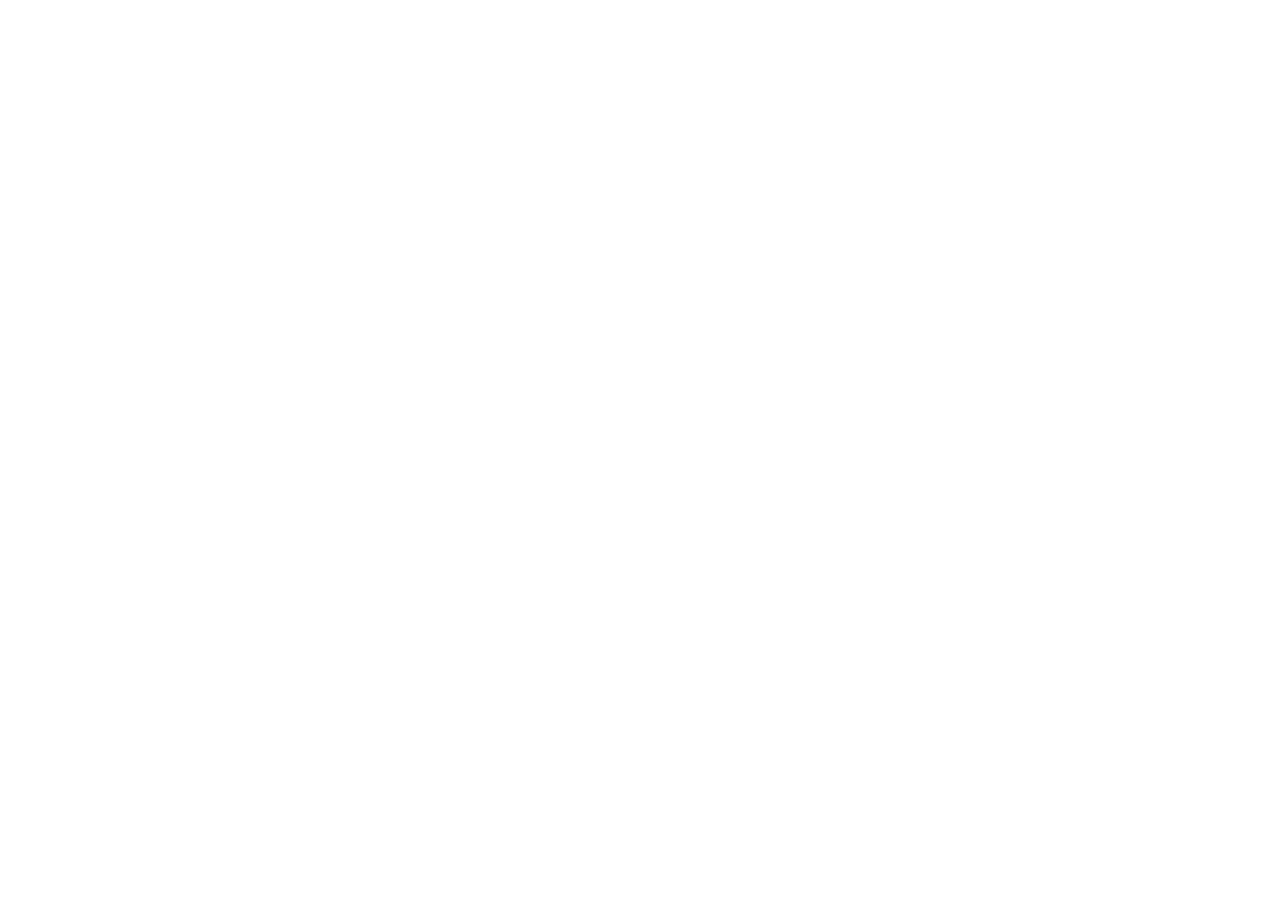
==== src/index.html @ 40a80c3a "downloaded structure" ====
<!DOCTYPE html>
<html lang="ru">
<head>
    <meta charset="UTF-8">
    <meta name="viewport" content="width=device-width, initial-scale=1.0">
    <meta http-equiv="X-UA-Compatible" content="ie=edge">
    <title>Когнитивные искажения euphorie</title>

    <link rel="stylesheet" href="styles/style.css">
</head>
<body>

</body>
</html>
---- src/styles/style.css ----
/** CSS STYLE **/
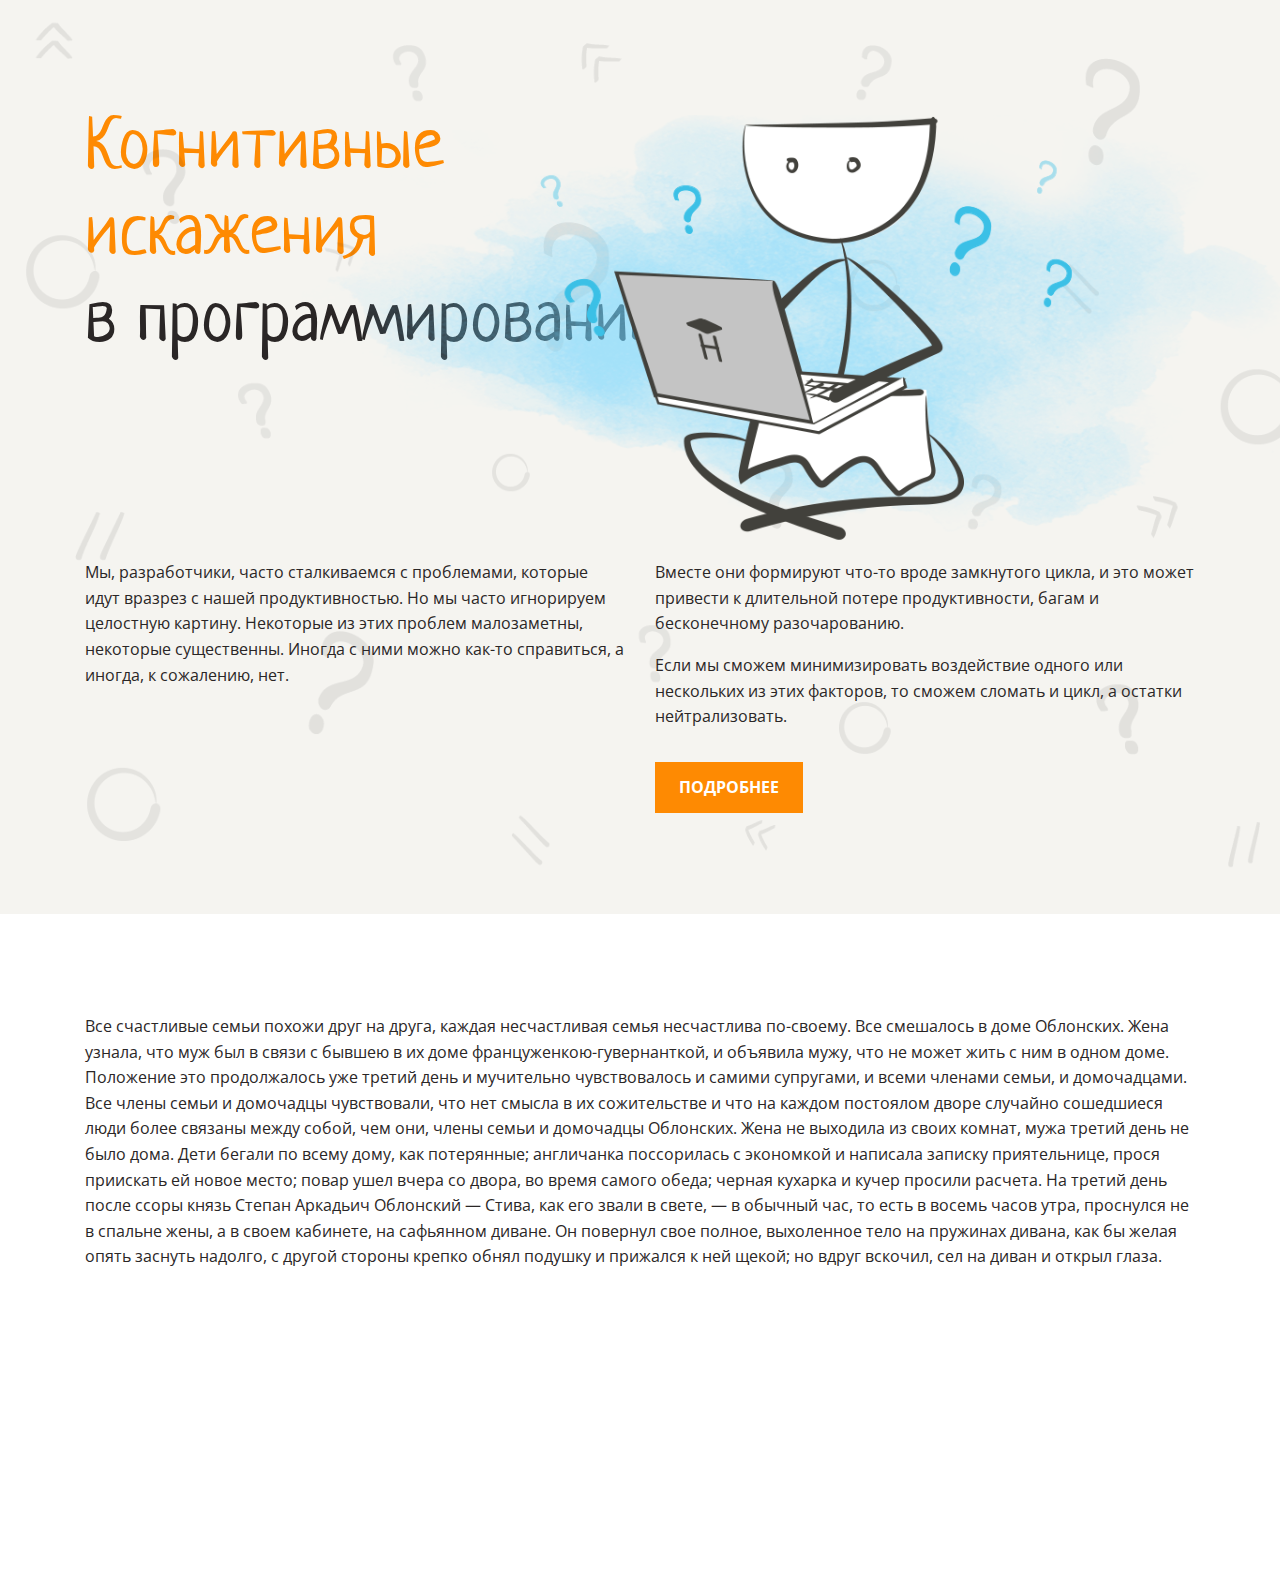
==== commit 298d18a9: "add header layout" ====
--- a/src/index.html
+++ b/src/index.html
@@ -8,7 +8,36 @@
 
     <link rel="stylesheet" href="styles/style.css">
 </head>
-<body>
-
+<body class="body">
+    <header class="header bg-picture bg-light">
+        <div class="container">
+            <h1 class="header-title text-main">
+                Когнитивные<br>
+                искажения<br>
+                <span class="text-dark">в программировании</span>
+            </h1>
+            <div class="header-image">
+                <img src="images/main.png" height="525" alt="header-image">
+            </div>
+            <div class="flex-container">
+                <div class="col">
+                    <p>Мы, разработчики, часто сталкиваемся с проблемами, которые идут вразрез с нашей продуктивностью. Но мы часто игнорируем целостную картину. Некоторые из этих проблем малозаметны, некоторые существенны. Иногда с ними можно как-то справиться, а иногда, к сожалению, нет.</p>
+                </div>
+                <div class="col">
+                    <p>Вместе они формируют что-то вроде замкнутого цикла, и это может привести к длительной потере продуктивности, багам и бесконечному разочарованию.</p>
+                    <p>Если мы сможем минимизировать воздействие одного или нескольких из этих факторов, то сможем сломать и цикл, а остатки нейтрализовать.</p>
+                    <a href="#" class="btn bg-main text-white">Подробнее</a>
+                </div>
+            </div>
+        </div>
+    </header>
+    <main class="">
+        <div class="container">Все счастливые семьи похожи друг на друга, каждая несчастливая семья несчастлива по-своему.
+            Все смешалось в доме Облонских. Жена узнала, что муж был в связи с бывшею в их доме француженкою-гувернанткой, и объявила мужу, что не может жить с ним в одном доме. Положение это продолжалось уже третий день и мучительно чувствовалось и самими супругами, и всеми членами семьи, и домочадцами. Все члены семьи и домочадцы чувствовали, что нет смысла в их сожительстве и что на каждом постоялом дворе случайно сошедшиеся люди более связаны между собой, чем они, члены семьи и домочадцы Облонских. Жена не выходила из своих комнат, мужа третий день не было дома. Дети бегали по всему дому, как потерянные; англичанка поссорилась с экономкой и написала записку приятельнице, прося приискать ей новое место; повар ушел вчера со двора, во время самого обеда; черная кухарка и кучер просили расчета.
+            На третий день после ссоры князь Степан Аркадьич Облонский — Стива, как его звали в свете, — в обычный час, то есть в восемь часов утра, проснулся не в спальне жены, а в своем кабинете, на сафьянном диване. Он повернул свое полное, выхоленное тело на пружинах дивана, как бы желая опять заснуть надолго, с другой стороны крепко обнял подушку и прижался к ней щекой; но вдруг вскочил, сел на диван и открыл глаза.</div>
+    </main>
+    <footer class="">
+        <div class="container"></div>
+    </footer>
 </body>
 </html>
--- a/src/styles/style.css
+++ b/src/styles/style.css
@@ -1 +1,162 @@
-/** CSS STYLE **/
+/* Neucha Regular 400 */
+@import url('https://fonts.googleapis.com/css2?family=Neucha&display=swap');
+
+/* Open Sans Regular 400 + 700 */
+@import url('https://fonts.googleapis.com/css2?family=Open+Sans:wght@400;700&display=swap');
+
+/* variables for colors */
+:root {
+  --color-white: #fff;
+  --color-white-half: #d7ccc0;
+  --color-light: #f5f4f0;
+  --color-main: #fe8a02;
+  --color-main-dark: #42413c;
+  --color-dark: #2a2626;
+  --color-dark-half: #908d8b;
+  --color-brown: #b09a81;
+  --color-blue: #1085c5;
+}
+
+/* classes for colors */
+.text-white {
+  color: var(--color-white);
+}
+
+.text-half {
+  color: var(--color-white-half);
+}
+
+.text-light {
+  color: var(--color-light);
+}
+
+.bg-light {
+  background-color: var(--color-light);
+}
+
+.text-main {
+  color: var(--color-main);
+}
+
+.bg-main {
+  background-color: var(--color-main);
+}
+
+.text-main-dark {
+  color: var(--color-main-dark);
+}
+
+.text-dark {
+  color: var(--color-dark);
+}
+
+.text-dark-half {
+  color: var(--color-dark-half);
+}
+
+.text-brown {
+  color: var(--color-brown);
+}
+
+.text-blue {
+  color: var(--color-blue);
+}
+
+/* some default values */
+h1,
+h2,
+h3 {
+  margin: 0;
+  padding: 0;
+
+  font-family: "Neucha", cursive;
+  line-height: 1.2em;
+}
+
+h1 {
+  font-size: 72px;
+}
+
+h2 {
+  font-size: 60px;
+}
+
+h3 {
+  font-size: 34px;
+}
+
+.body {
+  display: block;
+  margin: 0;
+
+  color: var(--color-dark);
+  font-size: 16px;
+  font-family: "Open Sans", sans-serif;
+  line-height: 1.6em;
+}
+
+.container {
+  width: 1110px;
+  margin: 0 auto;
+  padding: 100px 0;
+}
+
+/* i don't know yet where to put this class */
+.btn {
+  display: inline-block;
+  margin-top: 16px;
+  padding: 13px 24px;
+
+  font-weight: 700;
+
+  text-align: center;
+  text-transform: uppercase;
+  text-decoration: none;
+}
+
+/* pseudo-element for backgground picture */
+.bg-picture::before {
+  position: absolute;
+  top: 0;
+  right: 0;
+  bottom: 0;
+  left: 0;
+
+  /* z-index: -2; */
+
+  background-image: url("../images/background.png");
+  background-repeat: no-repeat;
+  background-size: cover;
+  opacity: 0.1;
+
+  content: "";
+}
+
+/* flex container with text blocks */
+.flex-container {
+  display: flex;
+  justify-content: space-between;
+}
+
+.col {
+  width: 540px;
+}
+
+/* header classes */
+.header {
+  height: 914px;
+}
+
+.header-image {
+  position: absolute;
+  top: 55px;
+  right: -103.81px;
+
+  /* z-index: -1; */
+}
+
+.header-title {
+  margin-bottom: 185px;
+
+  font-weight: 400;
+}
